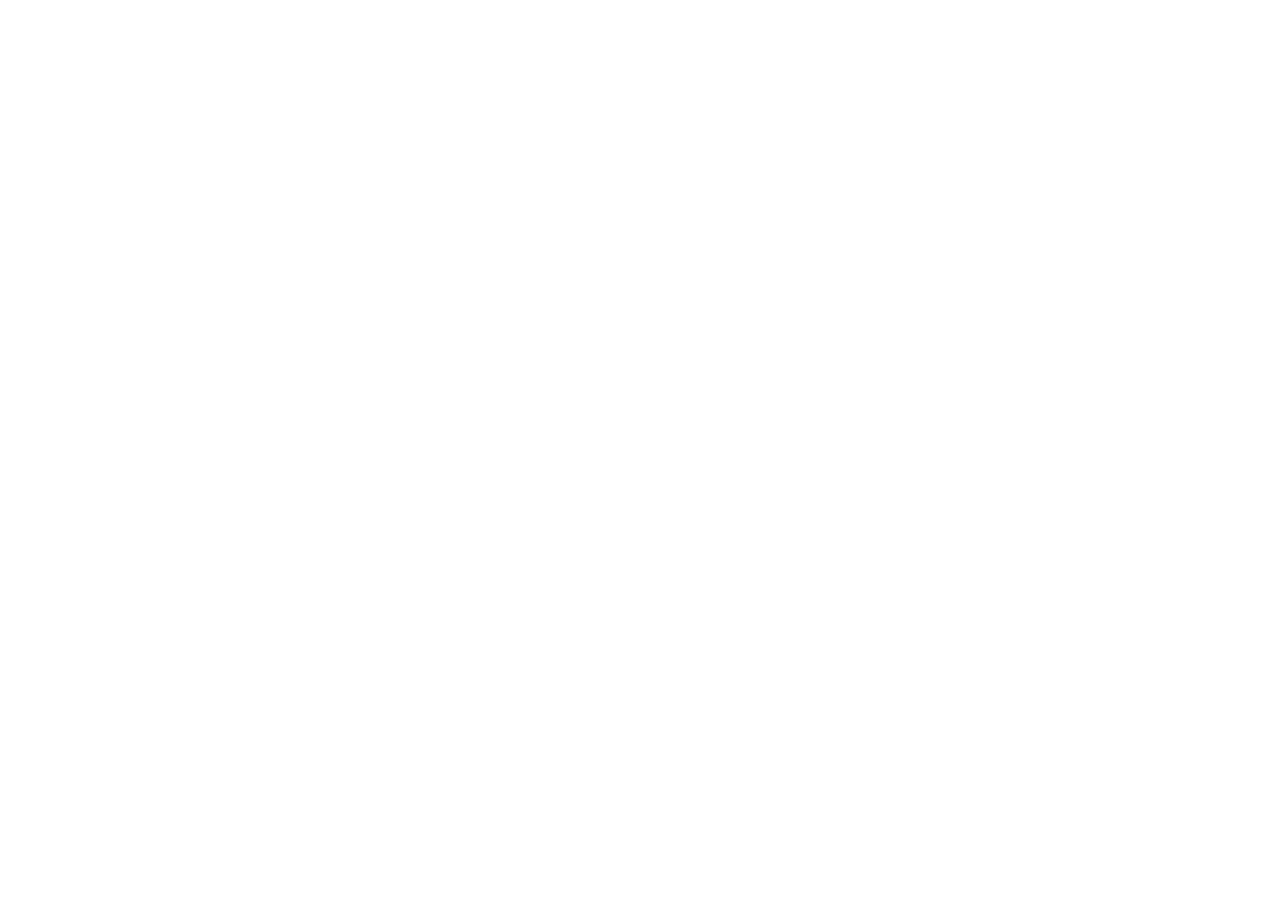
==== index.html @ 4f4c942d "Initial commit" ====
<!DOCTYPE html>
<html lang="en">
<head>
    <meta charset="UTF-8">
    <meta name="viewport" content="width=device-width, initial-scale=1.0">
    <title>Document</title>

    <link rel="stylesheet" href="./css/bootstrap.css">
</head>
<body>

    
    
    <script src="./js/bootstrap.js"></script>
</body>
</html>
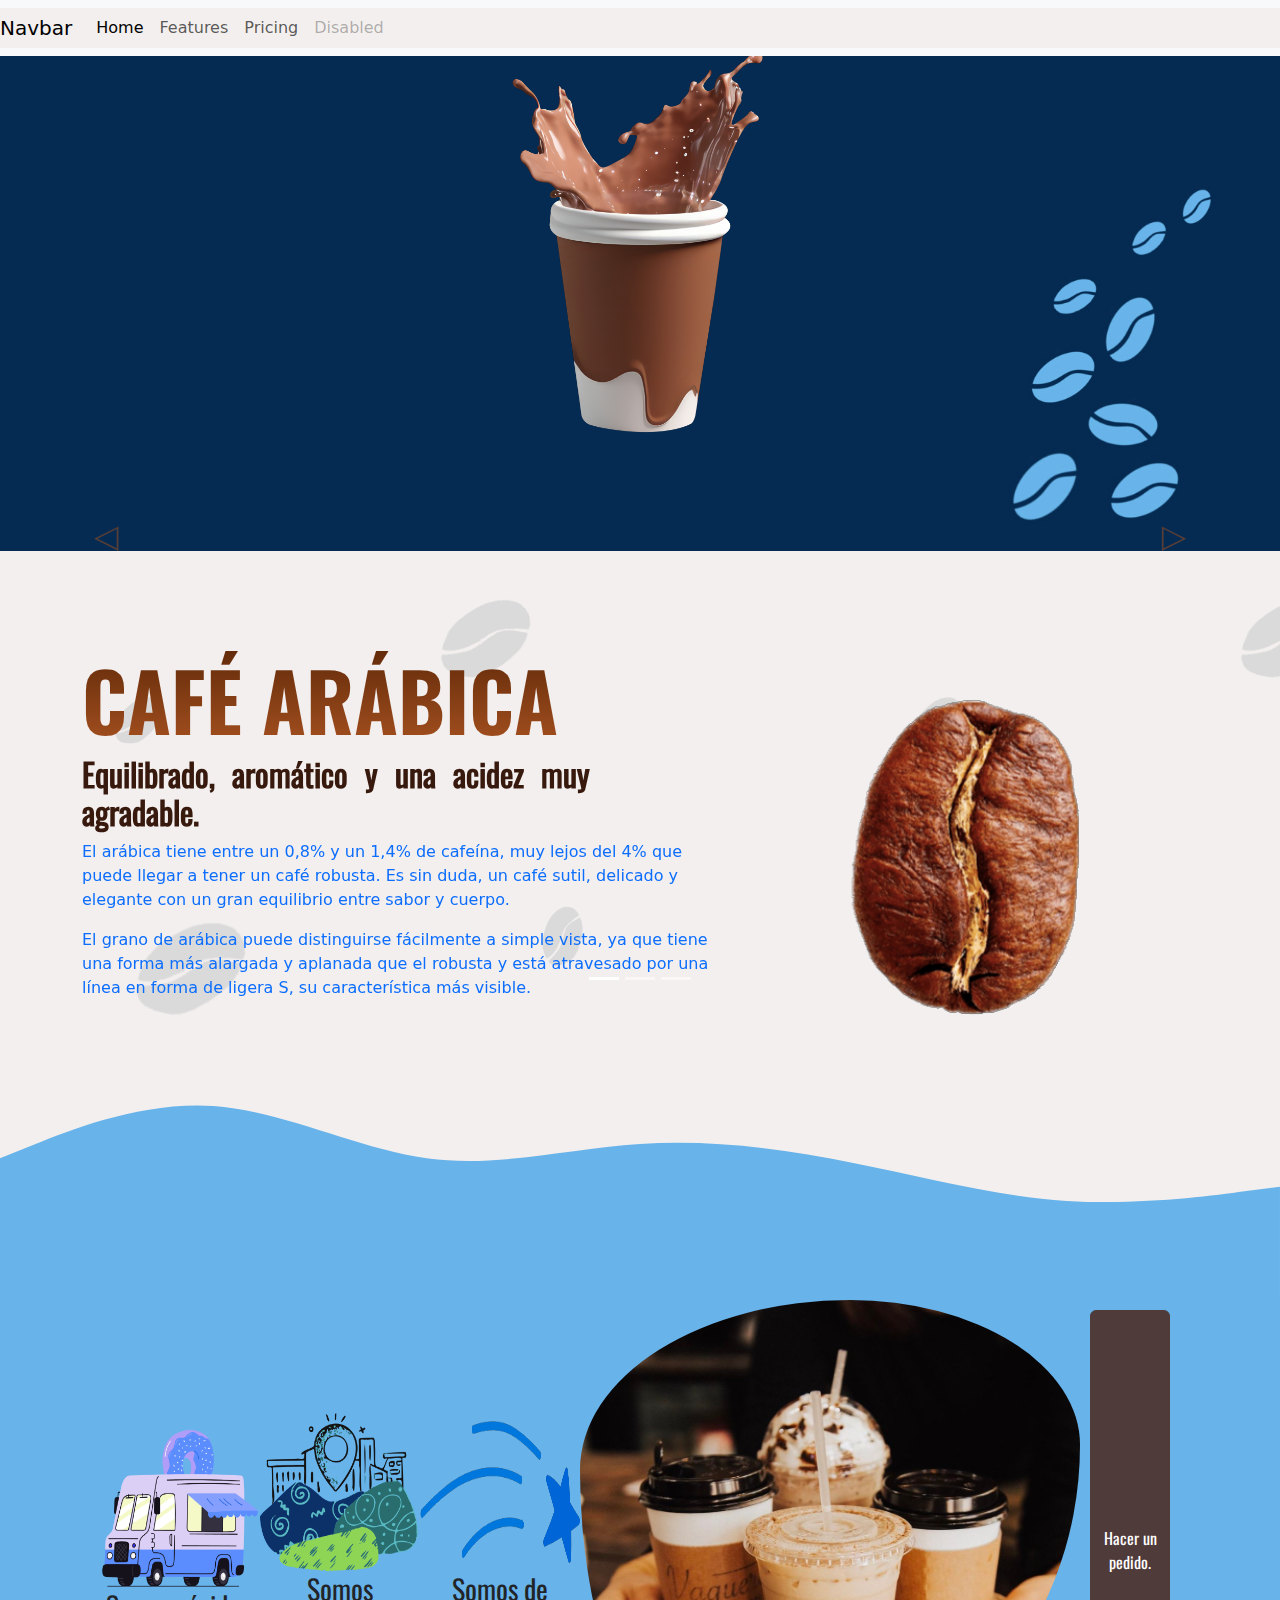
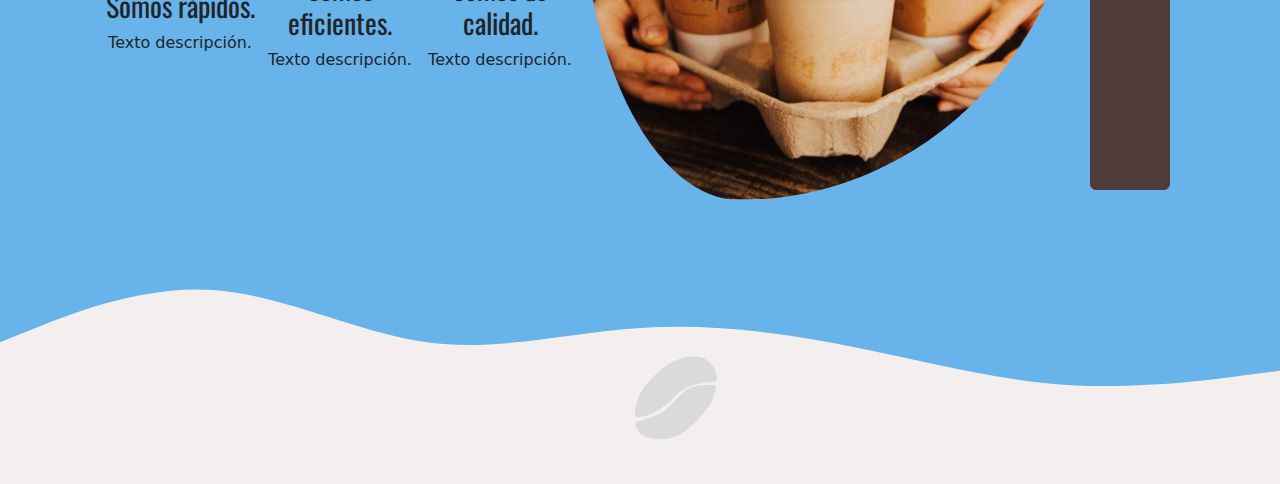
==== commit 98a5e0f4: "Almost finished index, ingredients, shopping and coffees" ====
--- a/index.html
+++ b/index.html
@@ -1,16 +1,253 @@
 <!DOCTYPE html>
 <html lang="en">
+
 <head>
     <meta charset="UTF-8">
     <meta name="viewport" content="width=device-width, initial-scale=1.0">
     <title>Document</title>
 
     <link rel="stylesheet" href="./css/bootstrap.css">
+    <link rel="stylesheet" href="./css/style.css">
 </head>
+
 <body>
 
-    
-    
+    <div class="container-fluid">
+
+        <!-- navbar -->
+        <nav class="navbar navbar-expand-lg bg-body-tertiary">
+            <div class="container-fluid">
+                <a class="navbar-brand" href="#">Navbar</a>
+                <button class="navbar-toggler" type="button" data-bs-toggle="collapse"
+                    data-bs-target="#navbarNavAltMarkup" aria-controls="navbarNavAltMarkup" aria-expanded="false"
+                    aria-label="Toggle navigation">
+                    <span class="navbar-toggler-icon"></span>
+                </button>
+                <div class="collapse navbar-collapse" id="navbarNavAltMarkup">
+                    <div class="navbar-nav">
+                        <a class="nav-link active" aria-current="page" href="#">Home</a>
+                        <a class="nav-link" href="#">Features</a>
+                        <a class="nav-link" href="#">Pricing</a>
+                        <a class="nav-link disabled" aria-disabled="true">Disabled</a>
+                    </div>
+                </div>
+            </div>
+        </nav>
+<!-- end navbar -->
+
+        <!-- carousel -->
+        <div id="carouselExampleCaptions" class="carousel slide">
+
+            <div class="carousel-indicators">
+                <button type="button" data-bs-target="#carouselExampleCaptions" data-bs-slide-to="0" class="active"
+                    aria-current="true" aria-label="Slide 1"></button>
+                <button type="button" data-bs-target="#carouselExampleCaptions" data-bs-slide-to="1"
+                    aria-label="Slide 2"></button>
+                <button type="button" data-bs-target="#carouselExampleCaptions" data-bs-slide-to="2"
+                    aria-label="Slide 3"></button>
+            </div>
+
+            <!-- carouselContainer -->
+            <div class="carousel-inner">
+                <!-- carouselItem -->
+                <a class="carousel-item active carousel__item link-underline-opacity-0 link-underline"
+                    href="./pages/coffes.html">
+                    <div class="carousel__topBg">
+
+                    </div>
+
+                    <div class="carousel__bottom position-relative d-flex flex-column">
+                        <img class="carousel__coffeImg" src="./assets/images/coffeVector.png" alt="">
+
+                        <div class="container">
+                            <div class="row">
+                                <div class="col-lg-7 carousel__info sm-flex-row">
+                                    <div class="carousel__texts">
+                                        <h2 class="carousel__title">CAFÉ ARÁBICA</h2>
+                                        <h3 class="carousel__subtitle">Equilibrado, aromático y una acidez muy
+                                            agradable.</h3>
+                                        <p>
+                                            El arábica tiene entre un 0,8% y un 1,4% de cafeína, muy lejos del 4% que
+                                            puede llegar a tener un café robusta. Es sin duda, un café sutil, delicado y
+                                            elegante con un gran equilibrio entre sabor y cuerpo.
+                                        </p>
+                                        <p>
+                                            El grano de arábica puede distinguirse fácilmente a simple vista, ya que
+                                            tiene una forma más alargada y aplanada que el robusta y está atravesado por
+                                            una línea en forma de ligera S, su característica más visible.
+                                        </p>
+                                    </div>
+                                </div>
+                                <div class="col-lg-5 mt-sm-5 d-flex justify-content-center">
+                                    <img class="img-fluid" src="./assets/images/arabicaGrain.png" alt="">
+                                </div>
+                            </div>
+                        </div>
+
+
+                    </div>
+                </a>
+
+                <a class="carousel-item carousel__item link-underline-opacity-0 link-underline"
+                    href="./pages/coffes.html">
+                    <div class="carousel__topBg">
+
+                    </div>
+
+                    <div class="carousel__bottom position-relative d-flex flex-column">
+                        <img class="carousel__coffeImg" src="./assets/images/coffeChocolatePng.png" alt="">
+
+                        <div class="container">
+                            <div class="row">
+                                <div class="col-lg-7 carousel__info sm-flex-row">
+                                    <div class="carousel__texts">
+                                        <h2 class="carousel__title carousel__title--black">CAFÉ CHOCO</h2>
+                                        <h3 class="carousel__subtitle">
+                                            Intenso, aromático y con una acidez deliciosa, despierta tus sentidos con cada bocado.</h3>
+                                        <p>
+                                            Sumérgete en la rica indulgencia de nuestro chocolate de café, donde la intensidad del 
+                                            cacao se combina armoniosamente con notas aromáticas cautivadoras.
+                                        </p>
+                                        <p>
+                                            Experimenta una deliciosa danza de sabores mientras una sutil acidez eleva la 
+                                            experiencia, creando un placer irresistible en cada cuadrado. Un verdadero deleite 
+                                            para los amantes del chocolate y el café.
+
+                                        </p>
+                                    </div>
+                                </div>
+                                <div class="col-lg-5 mt-sm-5 d-flex justify-content-center">
+                                    <img class="img-fluid" src="./assets/images/chocolateCoffe.png" alt="">
+                                </div>
+                            </div>
+                        </div>
+
+
+                    </div>
+                </a>
+                <!-- carouselItem -->
+                <a class="carousel-item carousel__item link-underline-opacity-0 link-underline"
+                    href="./pages/coffes.html">
+                    <div class="carousel__topBg">
+
+                    </div>
+
+                    <div class="carousel__bottom position-relative d-flex flex-column">
+                        <img class="carousel__coffeImg" src="./assets/images/coffeChocolateWhitePng.png" alt="">
+
+                        <div class="container">
+                            <div class="row">
+                                <div class="col-lg-7 carousel__info sm-flex-row">
+                                    <div class="carousel__texts">
+                                        <h2 class="carousel__title carousel__title--white">CAFÉ CHOCO WHITE</h2>
+                                        <h3 class="carousel__subtitle">Equilibrado, aromático y una acidez muy
+                                            agradable.</h3>
+                                        <p>
+                                            Suave, exquisitamente cremoso y con una dulzura celestial, nuestro chocolate blanco
+                                            es una experiencia sublime para los sentidos. 
+                                        </p>
+                                        <p>
+                                            Deja que la suavidad se derrita en tu paladar mientras te envuelve en notas lácteas 
+                                            seductoras. Una delicia única que te transportará a un mundo de placer indulgente.
+                                        </p>
+                                    </div>
+                                </div>
+                                <div class="col-lg-5 mt-sm-5 d-flex justify-content-center">
+                                    <img class="img-fluid" src="./assets/images/arabicaGrain.png" alt="">
+                                </div>
+                            </div>
+                        </div>
+
+
+                    </div>
+                </a>
+            </div>
+            <!-- Left button control -->
+            <button class="carousel-control-prev" type="button" data-bs-target="#carouselExampleCaptions"
+                data-bs-slide="prev">
+                <span class="custom-carousel-icon arrowCarousel" aria-hidden="true">&#9665;</span>
+
+                <span class="visually-hidden">Anterior</span>
+            </button>
+
+            <!-- rigth button  control  -->
+            <button class="carousel-control-next" type="button" data-bs-target="#carouselExampleCaptions"
+                data-bs-slide="next">
+                <span class="custom-carousel-icon arrowCarousel" aria-hidden="true">&#9655;</span>
+
+                <span class="visually-hidden">Siguiente</span>
+            </button>
+
+        </div> <!-- end caroousel-->
+
+        <!-- start deliver -->
+        <article class="position-relative">
+
+            <!-- Onda superior -->
+            <svg xmlns="http://www.w3.org/2000/svg" viewBox="0 0 1440 320">
+                <path fill="#68b3ea" fill-opacity="1"
+                    d="M0,160L40,144C80,128,160,96,240,101.3C320,107,400,149,480,160C560,171,640,149,720,144C800,139,880,149,960,165.3C1040,181,1120,203,1200,208C1280,213,1360,203,1400,197.3L1440,192L1440,320L1400,320C1360,320,1280,320,1200,320C1120,320,1040,320,960,320C880,320,800,320,720,320C640,320,560,320,480,320C400,320,320,320,240,320C160,320,80,320,40,320L0,320Z">
+                </path>
+            </svg>
+
+            <!-- Contenido principal -->
+            <section class="delivery d-flex flex-column flex-md-row justify-content-between wave-container">
+
+                <div class="d-flex flex-column flex-md-row">
+
+                    <!-- vectors -->
+                    <div class="d-flex flex-column flex-md-row justify-content-between align-items-center">
+
+                        <!-- First item delivery -->
+                        <div class="itemDelivery d-flex flex-column justify-content-between text-center mb-4 mb-md-0">
+                            <div class="d-flex justify-content-center delivery__vectorContainer">
+                                <img class="delivery__vector" src="./assets/images/vectors/transportation.png" alt="">
+                            </div>
+                            <h3>Somos rápidos.</h3>
+                            <p>Texto descripción.</p>
+                        </div>
+
+                        <!-- Second item delivery -->
+                        <div class="itemDelivery d-flex flex-column justify-content-between text-center mb-4 mb-md-0">
+                            <div class="d-flex justify-content-center delivery__vectorContainer">
+                                <img class="delivery__vector" src="./assets/images/vectors/place.png" alt="">
+                            </div>
+                            <h3>Somos eficientes.</h3>
+                            <p>Texto descripción.</p>
+                        </div>
+
+                        <!-- Third item delivery -->
+                        <div class="itemDelivery d-flex flex-column justify-content-between text-center">
+                            <div class="d-flex justify-content-center delivery__vectorContainer">
+                                <img class="delivery__vector" src="./assets/images/vectors/estrella.png" alt="">
+                            </div>
+                            <h3>Somos de calidad.</h3>
+                            <p>Texto descripción.</p>
+                        </div>
+                    </div><!-- end vectors -->
+
+
+                    <!-- Imagen de entrega (visible en pantallas medianas y más grandes) -->
+                    <img class="delivery__img d-none d-lg-block" src="./assets/images/delivery.jpg" alt="">
+                </div>
+                <button class="btn btn-primary">Hacer un pedido.</button>
+            </section> <!-- end content-->
+
+            <!-- Onda inferior -->
+            <svg xmlns="http://www.w3.org/2000/svg" viewBox="0 0 1440 320">
+                <path fill="#68b3ea" fill-opacity="1"
+                    d="M0,160L40,144C80,128,160,96,240,101.3C320,107,400,149,480,160C560,171,640,149,720,144C800,139,880,149,960,165.3C1040,181,1120,203,1200,208C1280,213,1360,203,1400,197.3L1440,192L1440,0L1400,0C1360,0,1280,0,1200,0C1120,0,1040,0,960,0C880,0,800,0,720,0C640,0,560,0,480,0C400,0,320,0,240,0C160,0,80,0,40,0L0,0Z">
+                </path>
+            </svg>
+        </article><!-- End delivery-->
+
+
+    </div> <!-- end container -->
+
+
+
+
     <script src="./js/bootstrap.js"></script>
 </body>
+
 </html>--- a/css/style.css
+++ b/css/style.css
@@ -0,0 +1,229 @@
+@font-face {
+    font-family: OswaldRegular;
+    src: url("../assets/fonts/Oswald-Regular.ttf");
+}
+@font-face {
+    font-family: OswaldBold;
+    src: url("../assets/fonts/Oswald-Bold.ttf");
+}
+
+.container-fluid{
+    padding: 0;
+    background-color: #F3EFEE;
+    background-image: url("../assets/images/backgorunWhite.png");
+}
+
+.carousel__topBg{
+    background-image: url("../assets/images/coffeBG.jpg");
+    width: 100%;
+    height: 55vh;
+    
+    background-repeat: no-repeat;
+    background-position: right;
+    background-size: contain;
+    background-color: #052B52;
+    
+}
+
+.carousel__bottom{
+    padding-top: 100px;
+}
+.carousel__coffeImg{
+    width: 30%;
+    position: absolute;
+    top: -500px;
+    left: 35%;
+
+    margin-bottom: 200px;
+}
+
+.carousel__title{
+    font-family: OswaldBold;
+    font-size: 900;
+    font-size: 5rem;
+
+    background: -webkit-linear-gradient(#632b0a, #a5501f);
+    -webkit-background-clip: text;
+    -webkit-text-fill-color: transparent;
+}
+.carousel__title--black{
+    background: -webkit-linear-gradient(#0F0A0E, #632b0a);
+    -webkit-background-clip: text;
+    -webkit-text-fill-color: transparent;
+}
+.carousel__title--white{
+    background: -webkit-linear-gradient(#6B2F11, #FAE8D4);
+    -webkit-background-clip: text;
+    -webkit-text-fill-color: transparent;
+}
+
+.carousel__subtitle{
+    font-size: 2rem;
+    font-weight: 800;
+    word-spacing: 10px;
+
+    color: #37190D;
+}
+
+.arrowCarousel{
+    color: #a5501f;
+    font-size: 2rem;
+    font-weight: 900;
+}
+.arrowCarousel:hover{
+    color: #923d0c;
+}
+
+/* delivery */
+
+.delivery{
+    background-color: #68b3ea;
+    padding-left: 100px;
+    padding-right: 100px;
+}
+.delivery__img{
+    width: 500px;
+    border-radius:54% 46% 68% 32% / 34% 29% 71% 66% ;
+}
+.delivery__vectorContainer{
+    width: 160px;
+    height: 160px;
+}
+.delivery__vector{
+    width: 100%;
+}
+
+/* end delivery */
+
+/* novedades */
+.cards{
+    width: 100%;
+    max-width: 1100px;
+}
+.card{
+    color: #0F0A0E;
+}
+.card:hover{
+    box-shadow: 1px 1px 10px 3px #37190d2a;
+}
+.card__imgCont {
+    width: 100%;
+    height: 300px;
+    overflow: hidden; 
+}
+.soft{
+    color: grey;
+}
+.card__img {
+    width: 100%;
+    height: 100%;
+    object-fit: cover; 
+}
+
+.card__price{
+    font-size: 1.3rem;
+    font-family: OswaldRegular;
+    
+}
+.arrow{
+    letter-spacing: -4px;
+    font-weight: 600;
+    margin: 0;
+
+    transition: all 1s forwards;
+    font-family: 'Courier New', Courier, monospace;
+}
+.card:hover .arrow__point{
+    margin-left: 3px;
+}
+.colorBrown{
+    color: #532D22;
+}
+/* end novedades */
+
+
+/* start promotion */
+.promotion{
+
+    width: 80%;
+    margin: auto;
+    background: rgb(246,228,224);
+    background: linear-gradient(149deg, rgba(246,228,224,1) 0%, rgb(255, 232, 217) 100%);
+}
+.promotion__texts{
+    width: 40%;
+}
+.promotion__img{
+    width: 40%;
+}
+
+/*end promotion */
+
+
+/* shopping form*/
+.form{
+    background-color: #99755F;
+    border-radius: 10px;
+
+    box-shadow: 1px 1px 10px 1px gray;
+    z-index: 3;
+
+    transition: all 1s;
+}
+.form__img{
+    border-radius: 10px 10px 0px 0px;
+}
+.form__brownForm{
+    /* border: 10px solid red; */
+    position: absolute;
+    left: 0px;
+    bottom: -8px;
+}
+.form__inputs{
+    /* padding: 100px; */
+    display: flex;
+    flex-direction: column;
+    
+    /* z-index: 10; */
+} 
+
+.form__input{
+    padding: 4px;
+     font-size: 20px;
+     border-width: 1px;
+     border-color: #ffffff;
+     background-color: #3D302F;
+     color: #ffffff;
+     border-style: hidden;
+     border-radius: 3px;
+     box-shadow: -2px 0px 5px rgba(66,66,66,.75);
+     text-shadow: -50px 0px 0px rgba(66,66,66,.0);
+}
+.form-range{
+    background: none;
+    box-shadow: none;
+}
+.form__payments{
+    width: 15%;
+    cursor: pointer;
+}
+/* end shopping form*/
+
+/* Asides */
+
+.smallerBox{
+    width: 20%;
+    height: 70%;
+    background-color: white;
+    border-radius: 10px 0px 0px 10px;
+    
+    .form__img{
+        border-radius: 10px 0px 0px 10px;
+    }
+}
+.smallerBox--right{
+    border-radius: 0px 10px 10px 0px;
+    .form__img{
+        border-radius: 0px 10px 10px 0px;
+    }
+}
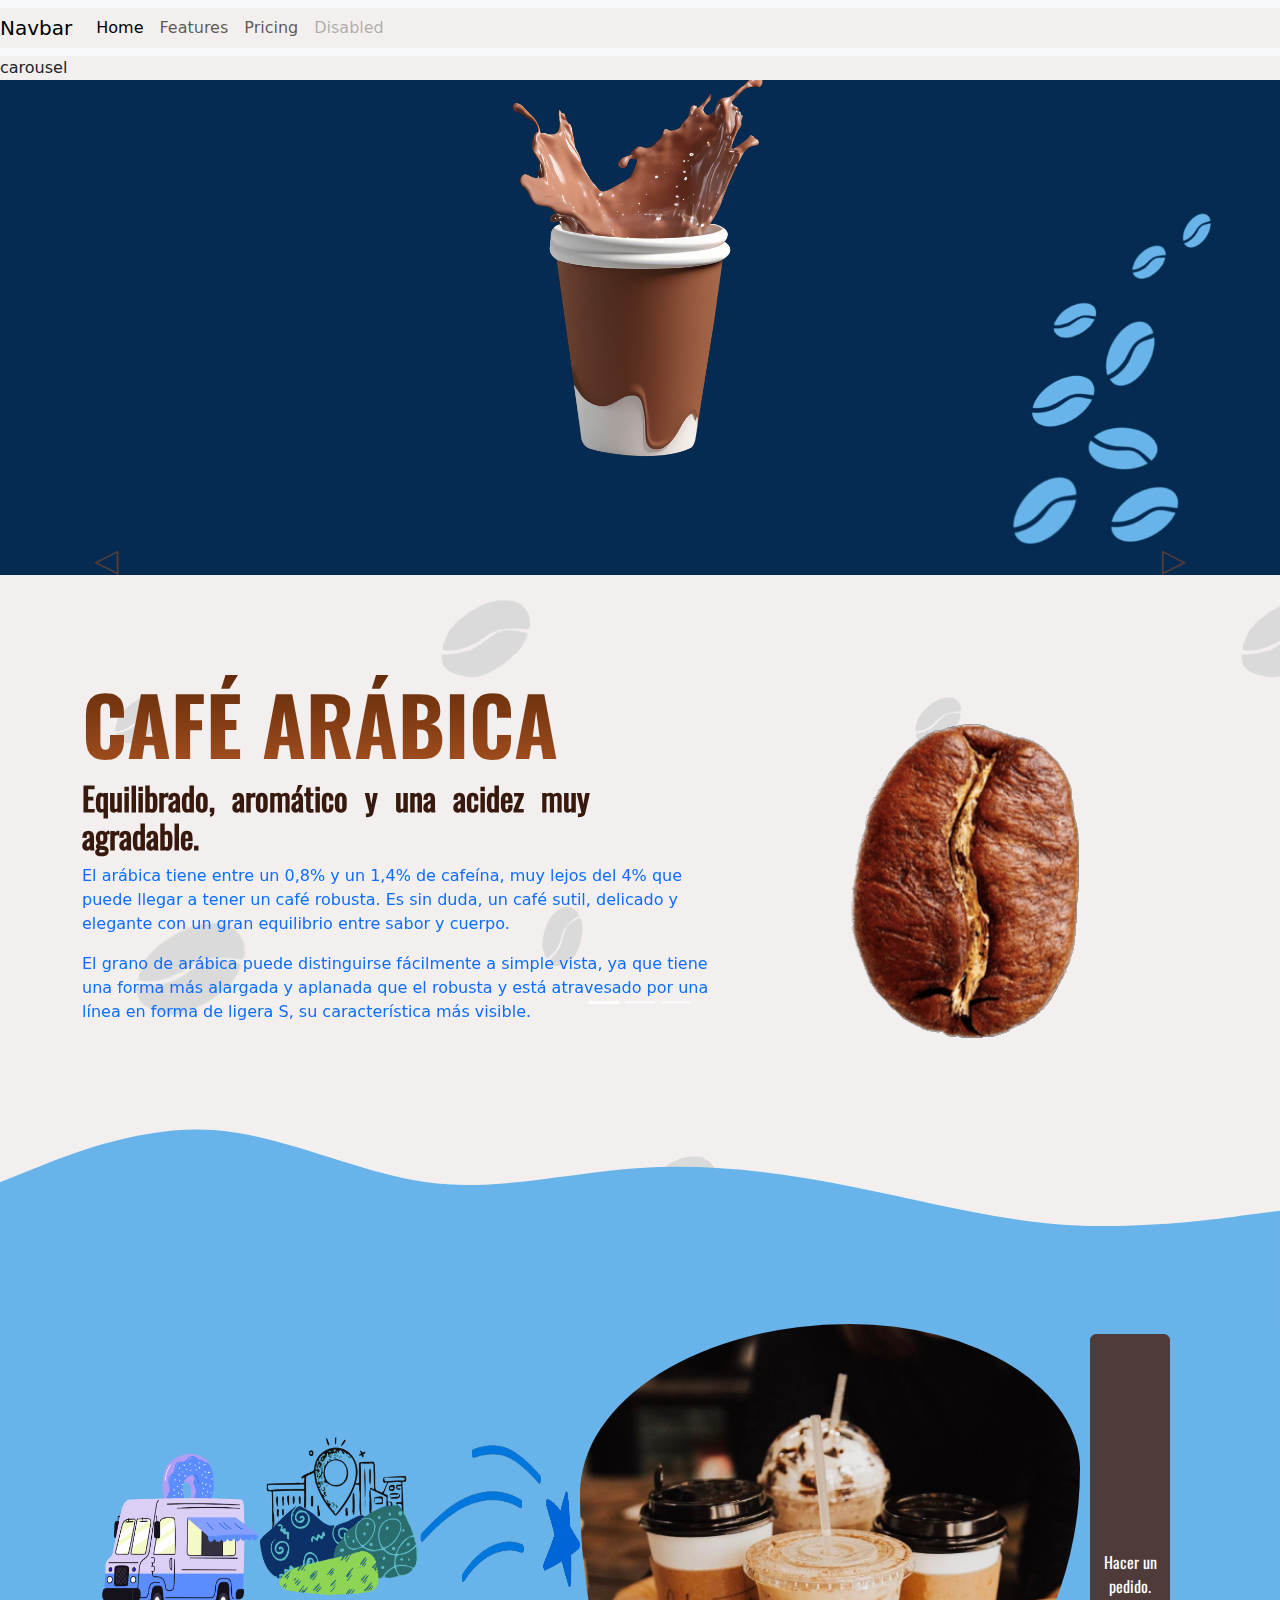
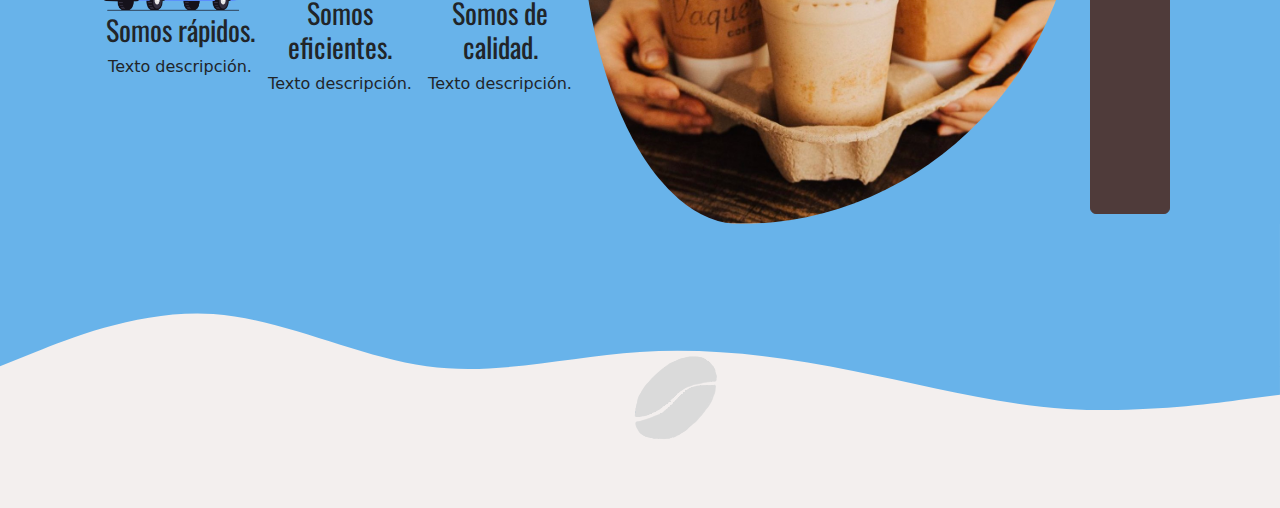
==== commit ec40748b: "Ingredients finished" ====
--- a/index.html
+++ b/index.html
@@ -35,7 +35,7 @@
         </nav>
 <!-- end navbar -->
 
-        <!-- carousel -->
+        carousel
         <div id="carouselExampleCaptions" class="carousel slide">
 
             <div class="carousel-indicators">
--- a/css/style.css
+++ b/css/style.css
@@ -6,11 +6,19 @@
     font-family: OswaldBold;
     src: url("../assets/fonts/Oswald-Bold.ttf");
 }
-
+*{
+    scroll-behavior: smooth;
+    
+}
 .container-fluid{
     padding: 0;
     background-color: #F3EFEE;
     background-image: url("../assets/images/backgorunWhite.png");
+}
+
+.container-fluid--ingredients{
+    height: 6000px;
+    /* overflow: auto; */
 }
 
 .carousel__topBg{
@@ -43,7 +51,7 @@
     font-size: 5rem;
 
     background: -webkit-linear-gradient(#632b0a, #a5501f);
-    -webkit-background-clip: text;
+    background-clip: text;
     -webkit-text-fill-color: transparent;
 }
 .carousel__title--black{
@@ -227,3 +235,83 @@
         border-radius: 0px 10px 10px 0px;
     }
 }
+
+/*end asides*/
+
+/* informations*/
+
+.information{
+    width: 100%;
+    /* margin-top: 1000px; */
+
+    view-timeline-name: --information;
+    view-timeline-axis: block;
+
+    animation-timeline: --information;
+    animation-name: showRigth;
+    animation-range: entry 25% cover 50%;
+    animation-fill-mode: both;
+
+    background-color: rgba(255, 255, 255, 0.397);
+    padding: 30px;
+    border-radius: 10px;
+
+    box-shadow: 1px 1px 10px 1px gray;
+
+    transition: all 1s;
+
+    margin-top: 35vh;
+}
+
+
+.information__img{
+    
+    transition: border-radius 1s;
+
+    width: 20%;
+
+}
+.information__img:hover{
+    
+}
+.information__texts{
+    width: 60%;
+    
+}
+
+.information__anchor{
+    bottom: -11%;
+    z-index: 10;
+    color: #37190D;
+    text-decoration: none;
+}
+.information__anchor--hand{
+    font-size: 1.6rem;
+}
+.informatin__title{
+    font-size: 3rem;
+    font-family: OswaldBold;
+
+    background-image: url("../assets/images/fontBg/whiteBrown.jpg"); 
+    background-repeat: repeat; 
+    background-clip: text; 
+    background-size: cover;
+    background-position: 100px;
+    -webkit-text-fill-color: transparent; 
+    
+    -webkit-font-smoothing: antialiased; 
+}
+.information__icon{
+    -webkit-text-fill-color: currentColor; 
+}
+
+@keyframes showRigth {
+    from{
+        transform: translateX(400px);
+        display: none;
+    }
+    to{
+        transform: translateX(0px);
+        display: block;
+    }
+}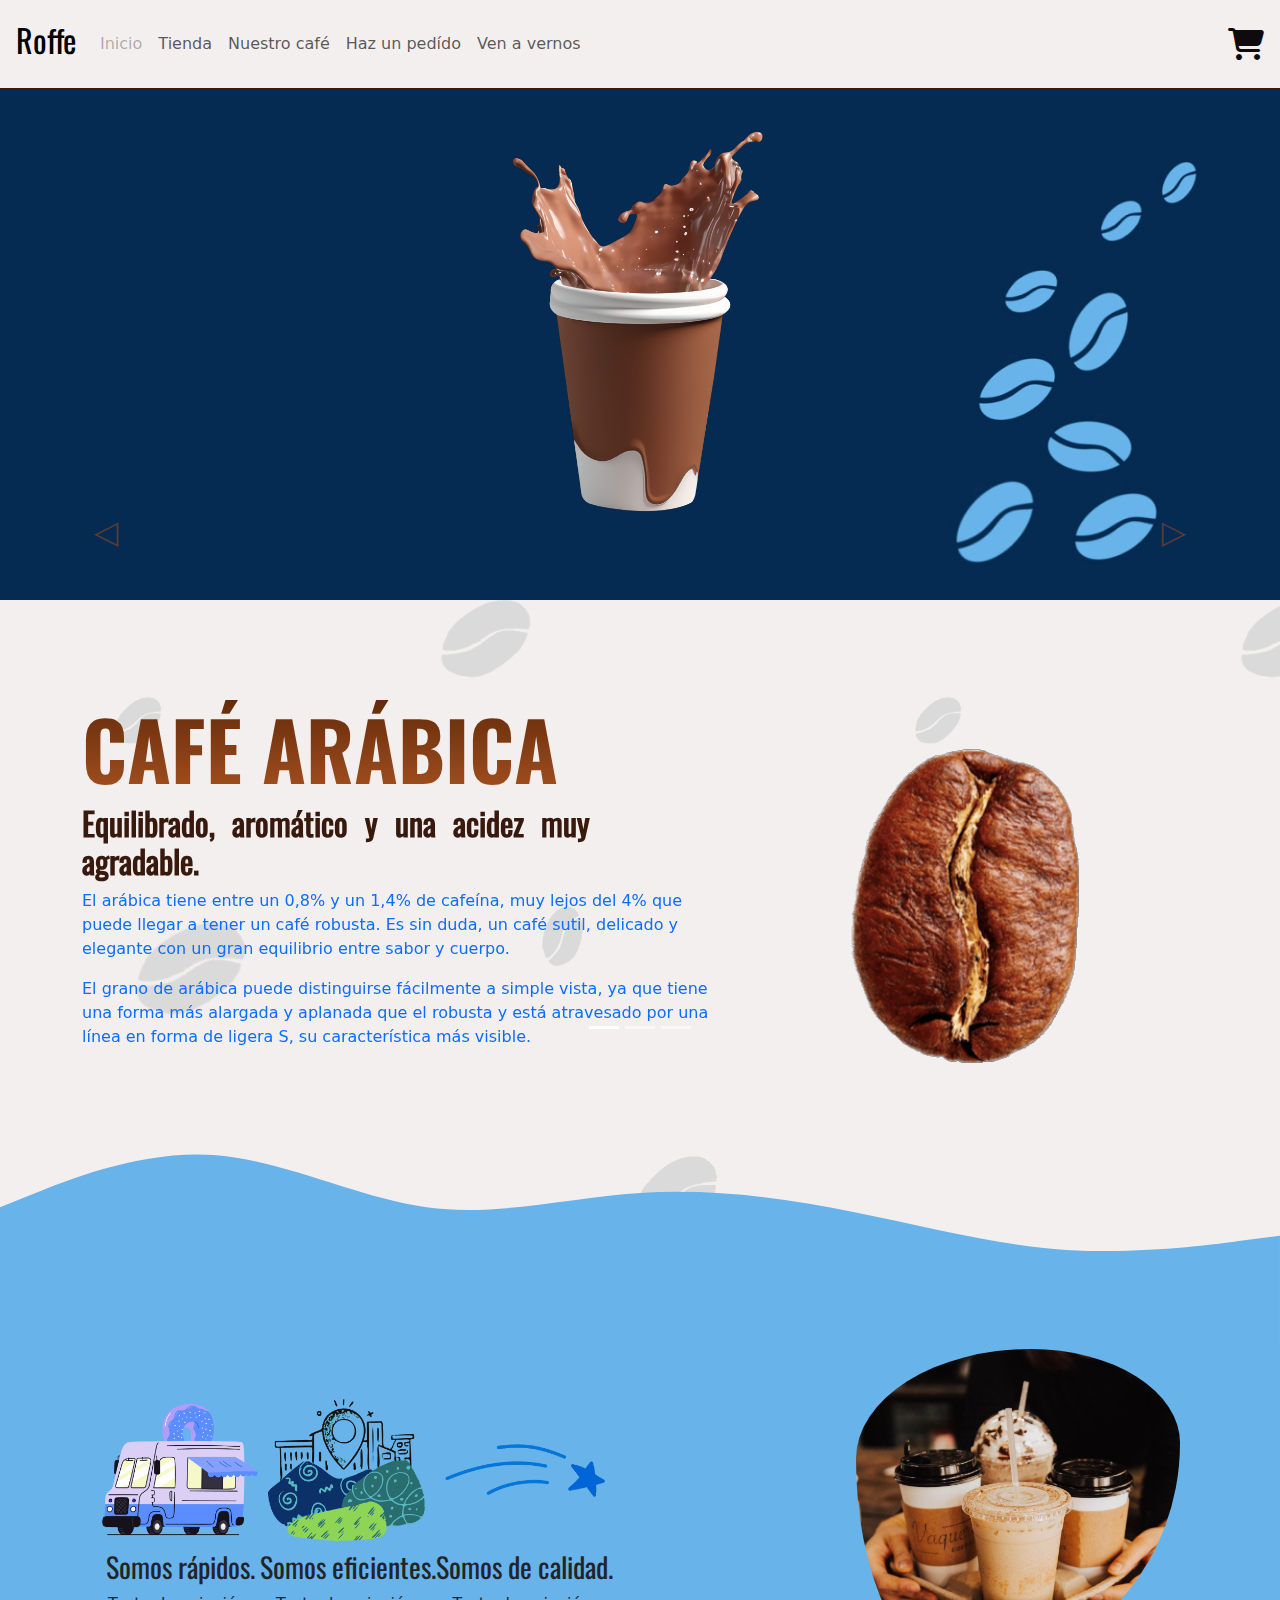
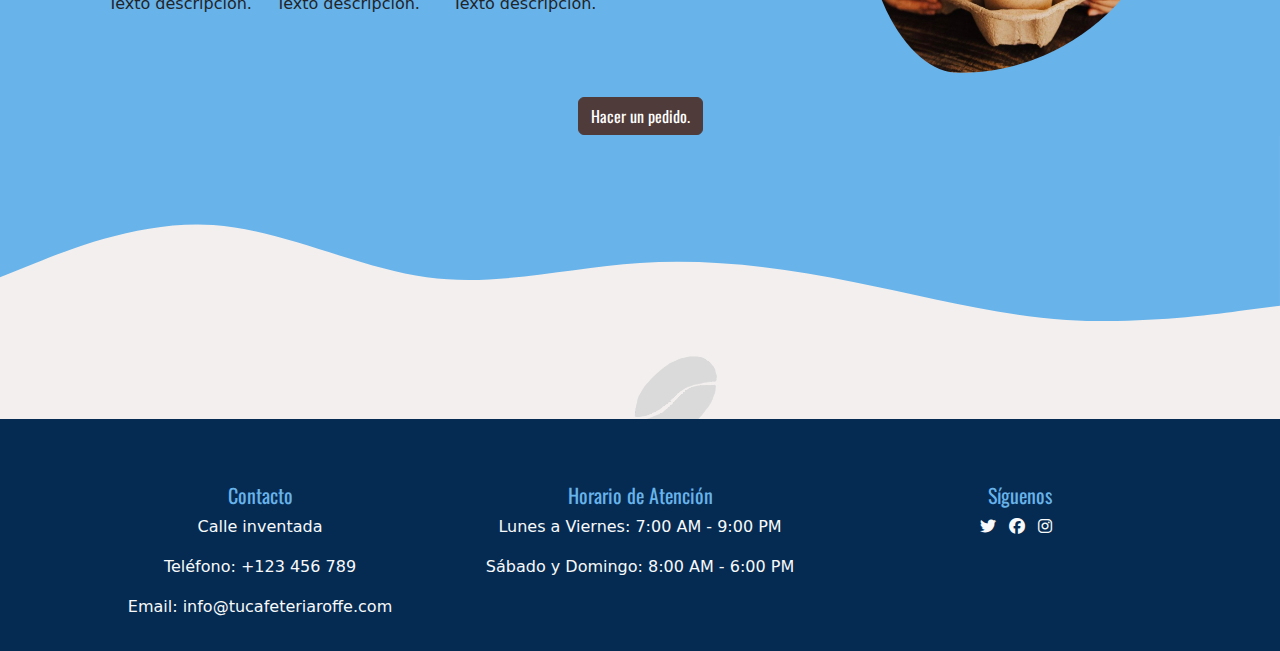
==== commit 99f92460: "Finished" ====
--- a/index.html
+++ b/index.html
@@ -7,7 +7,9 @@
     <title>Document</title>
 
     <link rel="stylesheet" href="./css/bootstrap.css">
+    <link rel="stylesheet" href="https://cdnjs.cloudflare.com/ajax/libs/font-awesome/6.5.1/css/all.min.css">
     <link rel="stylesheet" href="./css/style.css">
+    <link rel="stylesheet" href="./css/responsive.css">
 </head>
 
 <body>
@@ -15,27 +17,32 @@
     <div class="container-fluid">
 
         <!-- navbar -->
-        <nav class="navbar navbar-expand-lg bg-body-tertiary">
-            <div class="container-fluid">
-                <a class="navbar-brand" href="#">Navbar</a>
+        <nav class="navbar navbar-expand-lg bg-body-tertiary position-fixed">
+            <div class="container-fluid p-3">
+                <a class="navbar-brand" href="./index.html">
+                    <h2>Roffe</h2>
+                </a>
                 <button class="navbar-toggler" type="button" data-bs-toggle="collapse"
                     data-bs-target="#navbarNavAltMarkup" aria-controls="navbarNavAltMarkup" aria-expanded="false"
                     aria-label="Toggle navigation">
-                    <span class="navbar-toggler-icon"></span>
+                    <span class=""><i class="fa-solid fa-ellipsis"></i></span>
                 </button>
                 <div class="collapse navbar-collapse" id="navbarNavAltMarkup">
                     <div class="navbar-nav">
-                        <a class="nav-link active" aria-current="page" href="#">Home</a>
-                        <a class="nav-link" href="#">Features</a>
-                        <a class="nav-link" href="#">Pricing</a>
-                        <a class="nav-link disabled" aria-disabled="true">Disabled</a>
-                    </div>
+                        <a class="nav-link disabled" aria-current="page" href="#" aria-disabled="true">Inicio</a>
+                        <a class="nav-link" href="./pages/coffes.html">Tienda</a>
+                        <a class="nav-link" href="./pages/ingredients.html">Nuestro café</a>
+                        <a class="nav-link" href="./pages/shopping.html">Haz un pedído</a>
+                        <a class="nav-link" href="./pages/visitUs.html">Ven a vernos</a>
+                    </div>
+
                 </div>
+
+                <i class="fa-solid fa-cart-shopping fa__navbar"></i>
             </div>
-        </nav>
-<!-- end navbar -->
-
-        carousel
+        </nav><!-- end navbar -->
+
+        <!-- carousel -->
         <div id="carouselExampleCaptions" class="carousel slide">
 
             <div class="carousel-indicators">
@@ -50,14 +57,14 @@
             <!-- carouselContainer -->
             <div class="carousel-inner">
                 <!-- carouselItem -->
-                <a class="carousel-item active carousel__item link-underline-opacity-0 link-underline"
+                <a class="carousel-item active carousel__item link-underline-opacity-0 link-underline "
                     href="./pages/coffes.html">
-                    <div class="carousel__topBg">
-
+                    <div class="carousel__topBg position-relative d-none d-lg-block">
+
+                        <img class="carousel__coffeImg" src="./assets/images/coffeVector.png" alt="">
                     </div>
 
                     <div class="carousel__bottom position-relative d-flex flex-column">
-                        <img class="carousel__coffeImg" src="./assets/images/coffeVector.png" alt="">
 
                         <div class="container">
                             <div class="row">
@@ -90,12 +97,12 @@
 
                 <a class="carousel-item carousel__item link-underline-opacity-0 link-underline"
                     href="./pages/coffes.html">
-                    <div class="carousel__topBg">
-
-                    </div>
-
-                    <div class="carousel__bottom position-relative d-flex flex-column">
+                    <div class="carousel__topBg position-relative d-none d-lg-block">
+
                         <img class="carousel__coffeImg" src="./assets/images/coffeChocolatePng.png" alt="">
+                    </div>
+
+                    <div class="carousel__bottom  d-flex flex-column">
 
                         <div class="container">
                             <div class="row">
@@ -103,14 +110,18 @@
                                     <div class="carousel__texts">
                                         <h2 class="carousel__title carousel__title--black">CAFÉ CHOCO</h2>
                                         <h3 class="carousel__subtitle">
-                                            Intenso, aromático y con una acidez deliciosa, despierta tus sentidos con cada bocado.</h3>
-                                        <p>
-                                            Sumérgete en la rica indulgencia de nuestro chocolate de café, donde la intensidad del 
+                                            Intenso, aromático y con una acidez deliciosa, despierta tus sentidos con
+                                            cada bocado.</h3>
+                                        <p>
+                                            Sumérgete en la rica indulgencia de nuestro chocolate de café, donde la
+                                            intensidad del
                                             cacao se combina armoniosamente con notas aromáticas cautivadoras.
                                         </p>
                                         <p>
-                                            Experimenta una deliciosa danza de sabores mientras una sutil acidez eleva la 
-                                            experiencia, creando un placer irresistible en cada cuadrado. Un verdadero deleite 
+                                            Experimenta una deliciosa danza de sabores mientras una sutil acidez eleva
+                                            la
+                                            experiencia, creando un placer irresistible en cada cuadrado. Un verdadero
+                                            deleite
                                             para los amantes del chocolate y el café.
 
                                         </p>
@@ -128,12 +139,12 @@
                 <!-- carouselItem -->
                 <a class="carousel-item carousel__item link-underline-opacity-0 link-underline"
                     href="./pages/coffes.html">
-                    <div class="carousel__topBg">
+                    <div class="carousel__topBg position-relative d-none d-lg-block">
+                        <img class="carousel__coffeImg" src="./assets/images/coffeChocolateWhitePng.png" alt="">
 
                     </div>
 
                     <div class="carousel__bottom position-relative d-flex flex-column">
-                        <img class="carousel__coffeImg" src="./assets/images/coffeChocolateWhitePng.png" alt="">
 
                         <div class="container">
                             <div class="row">
@@ -143,12 +154,15 @@
                                         <h3 class="carousel__subtitle">Equilibrado, aromático y una acidez muy
                                             agradable.</h3>
                                         <p>
-                                            Suave, exquisitamente cremoso y con una dulzura celestial, nuestro chocolate blanco
-                                            es una experiencia sublime para los sentidos. 
-                                        </p>
-                                        <p>
-                                            Deja que la suavidad se derrita en tu paladar mientras te envuelve en notas lácteas 
-                                            seductoras. Una delicia única que te transportará a un mundo de placer indulgente.
+                                            Suave, exquisitamente cremoso y con una dulzura celestial, nuestro chocolate
+                                            blanco
+                                            es una experiencia sublime para los sentidos.
+                                        </p>
+                                        <p>
+                                            Deja que la suavidad se derrita en tu paladar mientras te envuelve en notas
+                                            lácteas
+                                            seductoras. Una delicia única que te transportará a un mundo de placer
+                                            indulgente.
                                         </p>
                                     </div>
                                 </div>
@@ -162,6 +176,7 @@
                     </div>
                 </a>
             </div>
+
             <!-- Left button control -->
             <button class="carousel-control-prev" type="button" data-bs-target="#carouselExampleCaptions"
                 data-bs-slide="prev">
@@ -191,16 +206,19 @@
             </svg>
 
             <!-- Contenido principal -->
-            <section class="delivery d-flex flex-column flex-md-row justify-content-between wave-container">
-
-                <div class="d-flex flex-column flex-md-row">
+            <section class="delivery d-flex flex-column justify-content-between">
+
+                <div
+                    class="delivery__vectorImg d-lg-flex flex-lg-row justify-content-between justify-content-xxl-around">
 
                     <!-- vectors -->
-                    <div class="d-flex flex-column flex-md-row justify-content-between align-items-center">
+                    <div class="vectors flex-column justify-content-between align-items-center flex-md-row">
 
                         <!-- First item delivery -->
-                        <div class="itemDelivery d-flex flex-column justify-content-between text-center mb-4 mb-md-0">
-                            <div class="d-flex justify-content-center delivery__vectorContainer">
+                        <div
+                            class="itemDelivery d-flex flex-column align-items-center justify-content-between text-center mb-4 mb-md-0">
+
+                            <div class="d-flex justify-content-center align-items-center delivery__vectorContainer">
                                 <img class="delivery__vector" src="./assets/images/vectors/transportation.png" alt="">
                             </div>
                             <h3>Somos rápidos.</h3>
@@ -208,8 +226,9 @@
                         </div>
 
                         <!-- Second item delivery -->
-                        <div class="itemDelivery d-flex flex-column justify-content-between text-center mb-4 mb-md-0">
-                            <div class="d-flex justify-content-center delivery__vectorContainer">
+                        <div
+                            class="itemDelivery d-flex flex-column align-items-center justify-content-between text-center mb-4 mb-md-0">
+                            <div class="d-flex justify-content-center align-items-center delivery__vectorContainer">
                                 <img class="delivery__vector" src="./assets/images/vectors/place.png" alt="">
                             </div>
                             <h3>Somos eficientes.</h3>
@@ -217,20 +236,22 @@
                         </div>
 
                         <!-- Third item delivery -->
-                        <div class="itemDelivery d-flex flex-column justify-content-between text-center">
-                            <div class="d-flex justify-content-center delivery__vectorContainer">
+                        <div
+                            class="itemDelivery d-flex flex-column align-items-center justify-content-between text-center">
+                            <div class="d-flex justify-content-center align-items-center delivery__vectorContainer">
                                 <img class="delivery__vector" src="./assets/images/vectors/estrella.png" alt="">
                             </div>
                             <h3>Somos de calidad.</h3>
                             <p>Texto descripción.</p>
                         </div>
+
                     </div><!-- end vectors -->
-
 
                     <!-- Imagen de entrega (visible en pantallas medianas y más grandes) -->
                     <img class="delivery__img d-none d-lg-block" src="./assets/images/delivery.jpg" alt="">
                 </div>
-                <button class="btn btn-primary">Hacer un pedido.</button>
+
+                <a href="./pages/shopping.html" class="btn btn-primary w-lg-50 mx-auto mt-lg-4">Hacer un pedido.</a>
             </section> <!-- end content-->
 
             <!-- Onda inferior -->
@@ -242,12 +263,41 @@
         </article><!-- End delivery-->
 
 
+
+        <!-- Footer -->
+        <footer class="bg-dark text-light text-center py-3 footer">
+            <div class="container pt-5">
+                <div class="row">
+                    <div class="col-md-4">
+                        <h5 class="footer__title">Contacto</h5>
+                        <p>Calle inventada</p>
+                        <p>Teléfono: +123 456 789</p>
+                            
+                        <p>Email: info@tucafeteriaroffe.com</p>
+                    </div>
+                    <div class="col-md-4">
+                        <h5 class="footer__title">Horario de Atención</h5>
+                        <p>Lunes a Viernes: 7:00 AM - 9:00 PM</p>
+                        <p>Sábado y Domingo: 8:00 AM - 6:00 PM</p>
+                    </div>
+                    <div class="col-md-4">
+                        <h5 class="footer__title">Síguenos</h5>
+                        <a href="#" class="text-light me-2"><i class="fa-brands fa-twitter"></i></a>
+                        <a href="#" class="text-light me-2"><i class="fa-brands fa-facebook"></i></a>
+                        <a href="#" class="text-light me-2"><i class="fa-brands fa-instagram"></i></a>
+                    </div>
+                </div>
+            </div>
+        </footer><!-- end footer -->
+
+
     </div> <!-- end container -->
 
 
 
 
     <script src="./js/bootstrap.js"></script>
+    <script src="./js/script.js"></script>
 </body>
 
 </html>--- a/css/style.css
+++ b/css/style.css
@@ -14,18 +14,43 @@
     padding: 0;
     background-color: #F3EFEE;
     background-image: url("../assets/images/backgorunWhite.png");
+    min-width: 440;
 }
 
 .container-fluid--ingredients{
-    height: 6000px;
+    /* height: 6000px; */
     /* overflow: auto; */
 }
 
+/* navbar */
+.navbar{
+    margin: 0;
+    padding: 0;
+    top: 0;
+    left: 0;
+    z-index: 20;
+    width: 100%;
+    border-bottom: 1px solid #37190D;
+    transition: all 1s;
+}
+.fa__navbar{
+    font-size: 2rem;
+    color: #0F0A0E;
+}
+/* end navbar */
+
+.separ{
+    height: 150px;
+}
+/* carousel  */
+.carousel{
+    transition: all 1s;
+}
 .carousel__topBg{
     background-image: url("../assets/images/coffeBG.jpg");
     width: 100%;
     height: 55vh;
-    
+    min-height: 600px;
     background-repeat: no-repeat;
     background-position: right;
     background-size: contain;
@@ -39,7 +64,8 @@
 .carousel__coffeImg{
     width: 30%;
     position: absolute;
-    top: -500px;
+    /* top: -500px; */
+    top: 130px;
     left: 35%;
 
     margin-bottom: 200px;
@@ -90,8 +116,11 @@
     padding-right: 100px;
 }
 .delivery__img{
-    width: 500px;
     border-radius:54% 46% 68% 32% / 34% 29% 71% 66% ;
+    transition: all 1s;
+}
+.delivery__img:hover{
+    border-radius:44% 66% 58% 32% / 24% 29% 51% 60% ;
 }
 .delivery__vectorContainer{
     width: 160px;
@@ -314,4 +343,69 @@
         transform: translateX(0px);
         display: block;
     }
+}
+/*visit Us*/
+
+/*start*/
+.start__texts{
+    width: 80%;
+}
+.start__list{
+    margin-top: 55px;
+}
+.start__links{
+    text-decoration: none;
+    color: #0F0A0E;
+    font-family: OswaldBold;
+}
+/* end start*/
+
+/* about us img */
+.aboutUsImg__img{
+    width: 60%;
+}
+.workWith__img{
+    width: 120px;
+    height: 70px;
+}
+
+/* end about us img */
+
+/* group  */
+.group--gorup{
+    background-color: #68b3ea;
+}
+.group__img{
+    width: 200px;
+}
+.group__texts{
+    width: 60%;
+}
+/* end group  */
+
+/* phrase */
+.phrase__quotation{
+    font-size: 5rem;
+    
+}
+.phrase__text{
+    width: 20%;
+    margin-top: -55px;
+}
+.phrase__name{
+    margin-top: -10px;
+}
+/* end phrase */
+/*end visit us*/
+
+
+/* footer */
+.footer{
+    background-color: #052B52 !important;
+}
+.footer__title{
+    color: #68b3ea;
+}
+.footer--ingredients{
+    margin-top: 250px;
 }--- a/css/responsive.css
+++ b/css/responsive.css
@@ -0,0 +1,46 @@
+/* Here goes the responsive that cant be done with boostrap and i need to make with my own css */
+
+
+@media (min-width: 770px) {
+    .information__texts{
+        margin-left: 80px;
+    }
+}
+@media (min-width: 992px) {
+    .information{
+        width: 60%;
+    }
+
+    .delivery__img{
+        width: 30%;
+    }
+}
+
+/* For index */
+@media (min-width: 768px){
+    .vectors{
+        display: flex;
+        flex-direction: row;
+        justify-content: space-between;
+        align-items: center;
+    }
+
+
+    .start__texts{
+        width: 40%;
+    }
+    .group{
+        width: 70% !important;
+    }
+
+    .phrase__text{
+        width: 20% !important;
+    }
+}
+
+@media (min-width: 1400px){
+    .delivery__vectorImg{
+        width: 60%;
+        margin: auto;
+    }
+}
